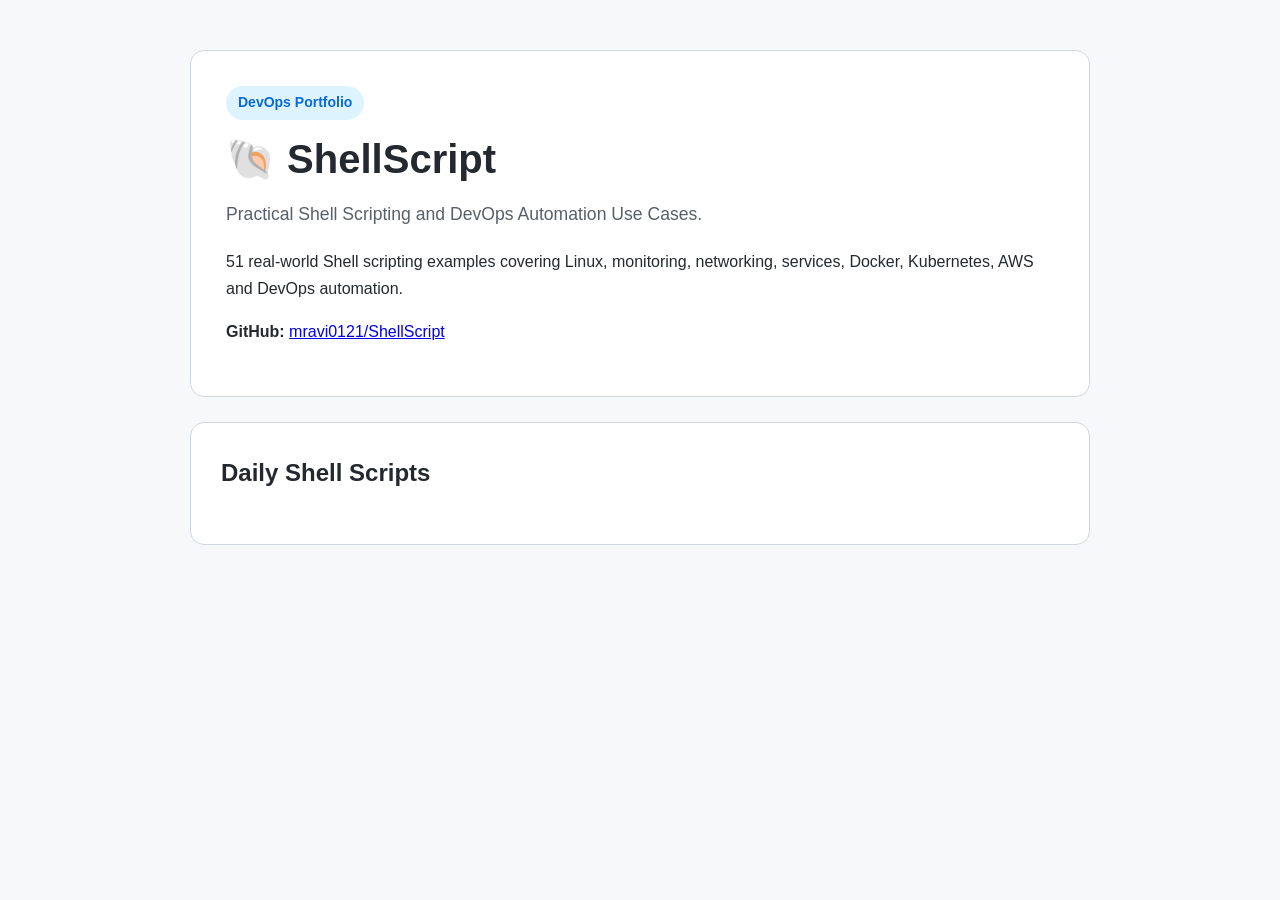
==== docs/index.html @ 26374944 "Add daily ShellScript: 004_check_load_average" ====
<!DOCTYPE html>

<html lang="en">

<head>

<meta charset="UTF-8">

<meta name="viewport"
      content="width=device-width, initial-scale=1.0">

<title>ShellScript | Ravi Mishra</title>

<link rel="stylesheet" href="style.css">

</head>


<body>

<main>

<header>

<span class="badge">
DevOps Portfolio
</span>

<h1>🐚 ShellScript</h1>

<p class="description">

Practical Shell Scripting and DevOps
Automation Use Cases.

</p>

<p>

51 real-world Shell scripting examples covering
Linux, monitoring, networking, services,
Docker, Kubernetes, AWS and DevOps automation.

</p>

<p>

<strong>GitHub:</strong>

<a href="https://github.com/mravi0121/ShellScript"
   target="_blank">

mravi0121/ShellScript

</a>

</p>

</header>


<section>

<h2>Daily Shell Scripts</h2>


</section>


</main>

</body>

</html>
---- docs/style.css ----
* {
    box-sizing: border-box;
}

body {
    margin: 0;

    font-family:
        -apple-system,
        BlinkMacSystemFont,
        "Segoe UI",
        Roboto,
        Arial,
        sans-serif;

    line-height: 1.7;

    background: #f6f8fa;

    color: #24292f;
}

main {
    max-width: 950px;

    margin: 0 auto;

    padding: 50px 25px;
}

nav {
    margin-bottom: 35px;
}

nav a {
    text-decoration: none;

    color: #0969da;

    font-weight: 600;
}

header {
    background: white;

    padding: 35px;

    border-radius: 14px;

    border: 1px solid #d0d7de;

    margin-bottom: 25px;
}

h1 {
    font-size: 2.5rem;

    line-height: 1.2;

    margin: 15px 0;
}

h2 {
    margin-top: 0;
}

section {
    background: white;

    padding: 30px;

    margin: 25px 0;

    border-radius: 14px;

    border: 1px solid #d0d7de;
}

.badge {
    display: inline-block;

    padding: 5px 12px;

    border-radius: 20px;

    background: #ddf4ff;

    color: #0969da;

    font-size: 14px;

    font-weight: 600;
}

.description {
    font-size: 1.1rem;

    color: #57606a;
}

.category {
    font-size: 14px;

    color: #57606a;
}

pre {
    background: #161b22;

    color: #f0f6fc;

    padding: 25px;

    border-radius: 10px;

    overflow-x: auto;

    font-size: 14px;

    line-height: 1.6;
}

code {
    font-family:
        "SFMono-Regular",
        Consolas,
        "Liberation Mono",
        monospace;
}

.button {
    display: inline-block;

    padding: 10px 18px;

    background: #0969da;

    color: white;

    text-decoration: none;

    border-radius: 7px;

    font-weight: 600;
}

li {
    margin: 8px 0;
}

@media (max-width: 600px) {

    main {
        padding: 25px 15px;
    }

    h1 {
        font-size: 2rem;
    }

    section,
    header {
        padding: 20px;
    }

}


.card {
    border: 1px solid #d0d7de;

    border-radius: 10px;

    padding: 20px;

    margin: 18px 0;

    background: #ffffff;
}

.card h3 {
    margin-top: 0;
}

.card a {
    color: #0969da;

    text-decoration: none;

    font-weight: 600;
}
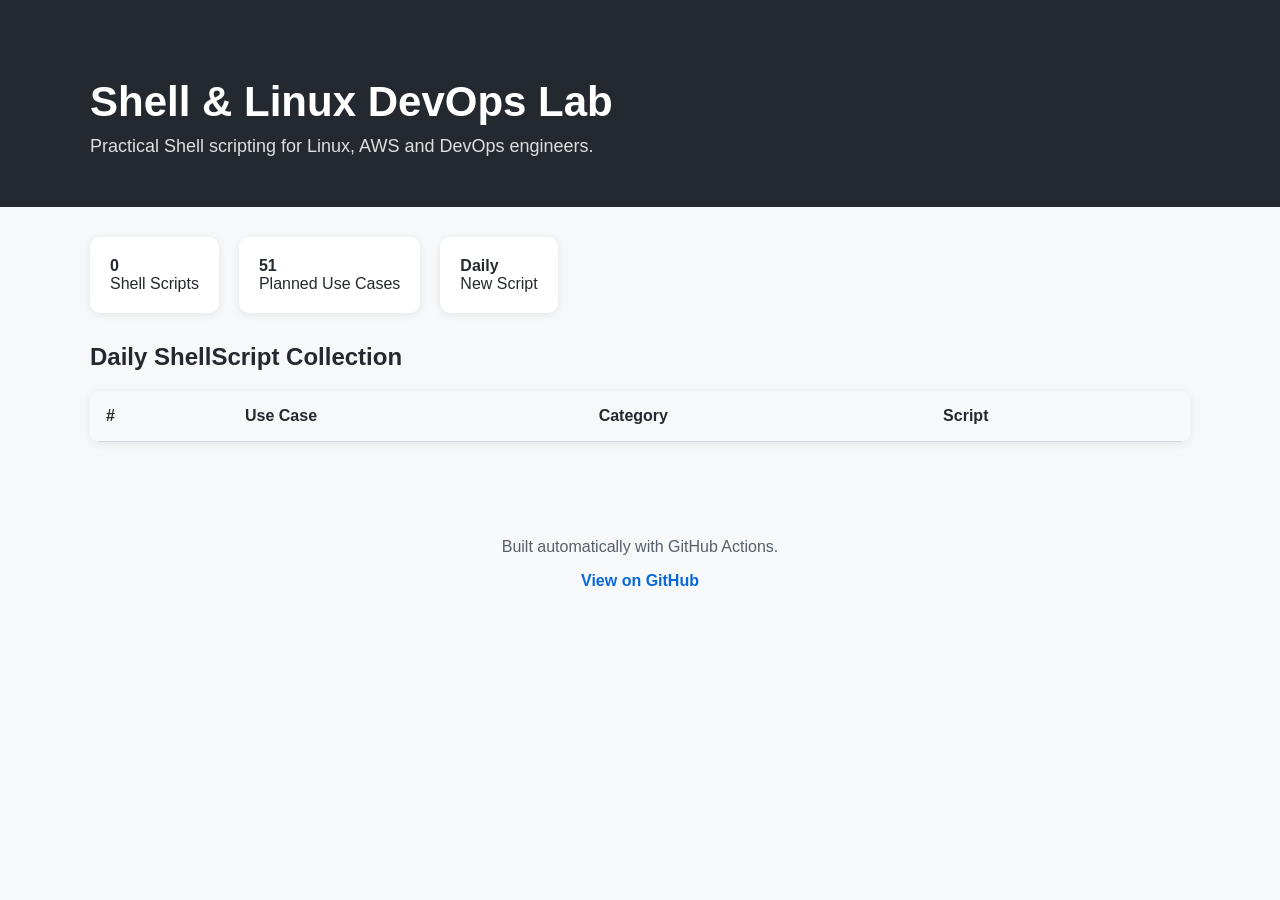
==== commit a220a039: "docs: update GitHub Pages for 008" ====
--- a/docs/index.html
+++ b/docs/index.html
@@ -4,70 +4,217 @@
 
 <head>
 
-<meta charset="UTF-8">
-
-<meta name="viewport"
-      content="width=device-width, initial-scale=1.0">
-
-<title>ShellScript | Ravi Mishra</title>
-
-<link rel="stylesheet" href="style.css">
+    <meta charset="UTF-8">
+
+    <meta name="viewport"
+          content="width=device-width, initial-scale=1.0">
+
+    <title>Shell & Linux DevOps Lab</title>
+
+    <style>
+
+        body {
+            margin: 0;
+            font-family: Arial, sans-serif;
+            background: #f6f8fa;
+            color: #24292f;
+        }
+
+        header {
+            background: #24292f;
+            color: white;
+            padding: 50px 20px;
+        }
+
+        .container {
+            max-width: 1100px;
+            margin: auto;
+            padding: 0 20px;
+        }
+
+        header h1 {
+            font-size: 42px;
+            margin-bottom: 10px;
+        }
+
+        .subtitle {
+            font-size: 18px;
+            opacity: 0.85;
+        }
+
+        .stats {
+            display: flex;
+            gap: 20px;
+            margin: 30px 0;
+            flex-wrap: wrap;
+        }
+
+        .stat {
+            background: white;
+            padding: 20px;
+            border-radius: 10px;
+            box-shadow: 0 2px 8px rgba(0,0,0,0.08);
+        }
+
+        table {
+            width: 100%;
+            border-collapse: collapse;
+            background: white;
+            box-shadow: 0 2px 10px rgba(0,0,0,0.08);
+            border-radius: 10px;
+            overflow: hidden;
+        }
+
+        th, td {
+            padding: 16px;
+            text-align: left;
+            border-bottom: 1px solid #d0d7de;
+        }
+
+        th {
+            background: #f6f8fa;
+        }
+
+        a {
+            color: #0969da;
+            text-decoration: none;
+            font-weight: 600;
+        }
+
+        a:hover {
+            text-decoration: underline;
+        }
+
+        footer {
+            margin-top: 50px;
+            padding: 30px;
+            text-align: center;
+            color: #57606a;
+        }
+
+        @media(max-width: 700px) {
+
+            table {
+                font-size: 13px;
+            }
+
+            th, td {
+                padding: 10px;
+            }
+
+        }
+
+    </style>
 
 </head>
 
-
 <body>
 
-<main>
-
-<header>
-
-<span class="badge">
-DevOps Portfolio
-</span>
-
-<h1>🐚 ShellScript</h1>
-
-<p class="description">
-
-Practical Shell Scripting and DevOps
-Automation Use Cases.
-
-</p>
-
-<p>
-
-51 real-world Shell scripting examples covering
-Linux, monitoring, networking, services,
-Docker, Kubernetes, AWS and DevOps automation.
-
-</p>
-
-<p>
-
-<strong>GitHub:</strong>
-
-<a href="https://github.com/mravi0121/ShellScript"
-   target="_blank">
-
-mravi0121/ShellScript
-
-</a>
-
-</p>
-
-</header>
-
-
-<section>
-
-<h2>Daily Shell Scripts</h2>
-
-
-</section>
-
-
-</main>
+    <header>
+
+        <div class="container">
+
+            <h1>Shell & Linux DevOps Lab</h1>
+
+            <div class="subtitle">
+
+                Practical Shell scripting for Linux,
+                AWS and DevOps engineers.
+
+            </div>
+
+        </div>
+
+    </header>
+
+
+    <main class="container">
+
+        <div class="stats">
+
+            <div class="stat">
+
+                <strong>
+                    0
+                </strong>
+
+                <br>
+
+                Shell Scripts
+
+            </div>
+
+            <div class="stat">
+
+                <strong>
+                    51
+                </strong>
+
+                <br>
+
+                Planned Use Cases
+
+            </div>
+
+            <div class="stat">
+
+                <strong>
+                    Daily
+                </strong>
+
+                <br>
+
+                New Script
+
+            </div>
+
+        </div>
+
+
+        <h2>Daily ShellScript Collection</h2>
+
+        <table>
+
+            <thead>
+
+                <tr>
+
+                    <th>#</th>
+
+                    <th>Use Case</th>
+
+                    <th>Category</th>
+
+                    <th>Script</th>
+
+                </tr>
+
+            </thead>
+
+            <tbody>
+
+                
+
+            </tbody>
+
+        </table>
+
+    </main>
+
+
+    <footer>
+
+        <p>
+            Built automatically with GitHub Actions.
+        </p>
+
+        <p>
+            <a href="https://github.com/mravi0121/ShellScript">
+                View on GitHub
+            </a>
+        </p>
+
+    </footer>
 
 </body>
 
